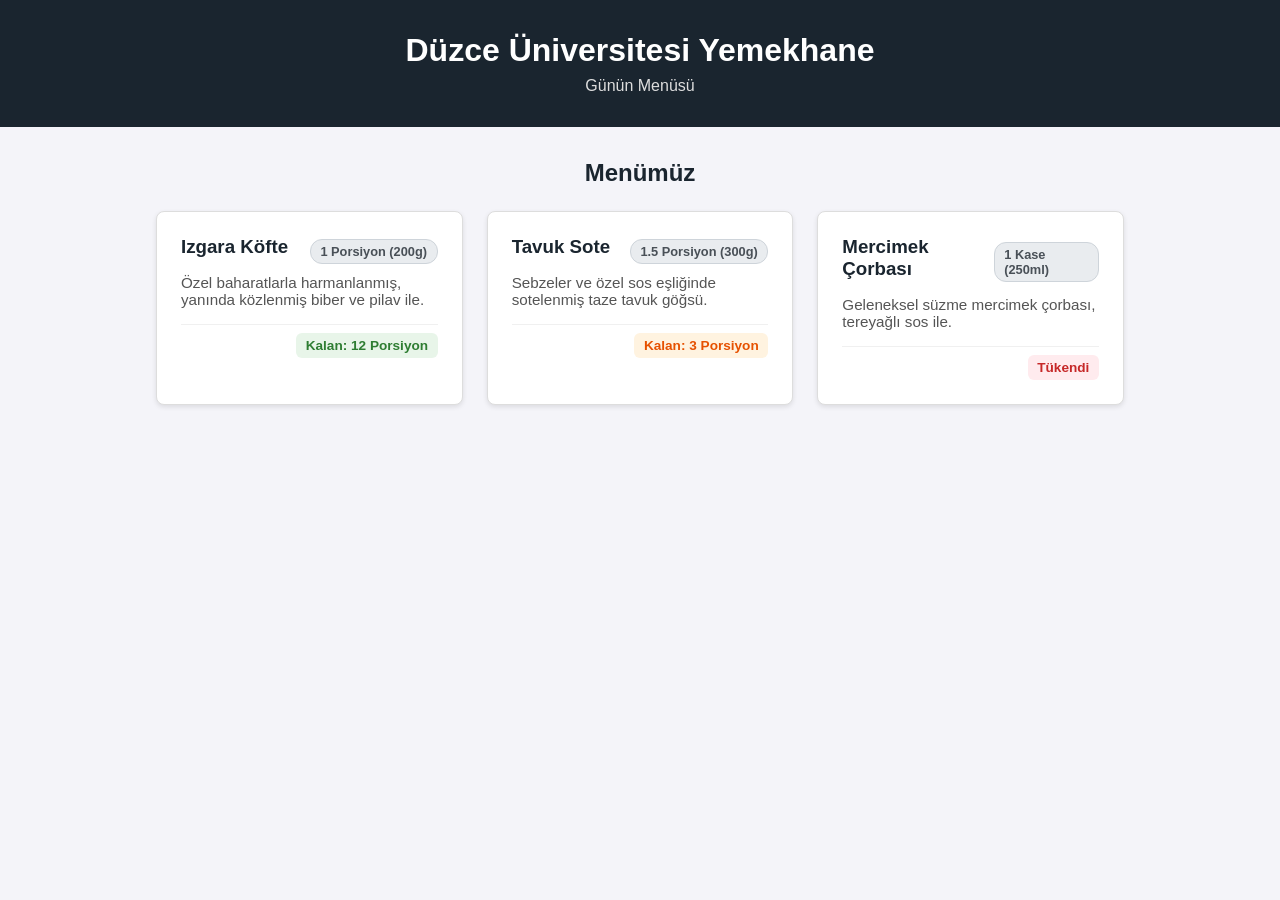
==== menu.html @ 636e2395 "feat: menu ekrani html, css, porsiyon ve stok takibi eklendi" ====
<!DOCTYPE html>
<html lang="tr">
<head>
    <meta charset="UTF-8">
    <meta name="viewport" content="width=device-width, initial-scale=1.0">
    <title>Restoran Menüsü</title>
    <link rel="stylesheet" href="style.css">
</head>
<body>

    <header class="header">
        <h1>Düzce Üniversitesi Yemekhane</h1>
        <p>Günün Menüsü</p>
    </header>

    <main class="container">
        <h2 class="section-title">Menümüz</h2>
        
        <div class="menu-grid">
            <!-- Kart 1 -->
            <div class="card">
                <div class="card-body">
                    <div class="card-header-info">
                        <h3>Izgara Köfte</h3>
                        <span class="portion">1 Porsiyon (200g)</span>
                    </div>
                    <p class="description">Özel baharatlarla harmanlanmış, yanında közlenmiş biber ve pilav ile.</p>
                    <div class="card-footer-info">
                        <span class="price"></span>
                        <span class="stock">Kalan: 12 Porsiyon</span>
                    </div>
                </div>
            </div>

            <!-- Kart 2 -->
            <div class="card">
                <div class="card-body">
                    <div class="card-header-info">
                        <h3>Tavuk Sote</h3>
                        <span class="portion">1.5 Porsiyon (300g)</span>
                    </div>
                    <p class="description">Sebzeler ve özel sos eşliğinde sotelenmiş taze tavuk göğsü.</p>
                    <div class="card-footer-info">
                        <span class="price"></span>
                        <span class="stock low-stock">Kalan: 3 Porsiyon</span>
                    </div>
                </div>
            </div>

            <!-- Kart 3 -->
            <div class="card">
                <div class="card-body">
                    <div class="card-header-info">
                        <h3>Mercimek Çorbası</h3>
                        <span class="portion">1 Kase (250ml)</span>
                    </div>
                    <p class="description">Geleneksel süzme mercimek çorbası, tereyağlı sos ile.</p>
                    <div class="card-footer-info">
                        <span class="price"></span>
                        <span class="stock out-of-stock">Tükendi</span>
                    </div>
                </div>
            </div>
        </div>
    </main>

</body>
</html>
---- style.css ----
* {
    margin: 0;
    padding: 0;
    box-sizing: border-box;
    font-family: Arial, sans-serif;
}

body {
    background-color: #f4f4f9;
    color: #222222;
}

.header {
    background-color: #1a252f;
    color: #ffffff;
    text-align: center;
    padding: 2rem;
}

.header h1 {
    color: #ffffff;
    font-size: 2rem;
    margin-bottom: 0.5rem;
}

.header p {
    color: #ddd;
}

.container {
    max-width: 1000px;
    margin: 2rem auto;
    padding: 0 1rem;
}

.section-title {
    text-align: center;
    margin-bottom: 1.5rem;
    color: #1a252f;
}

.menu-grid {
    display: grid;
    grid-template-columns: repeat(auto-fit, minmax(250px, 1fr));
    gap: 1.5rem;
}

.card {
    background-color: #ffffff;
    border: 1px solid #ddd;
    border-radius: 8px;
    padding: 1.5rem;
    box-shadow: 0 2px 5px rgba(0,0,0,0.1);
}

.card h3 {
    color: #1a252f;
    margin-bottom: 0.5rem;
}

.description {
    color: #555555;
    font-size: 0.95rem;
    margin-bottom: 1rem;
}

.price {
    font-weight: bold;
    color: #d9534f;
    font-size: 1.2rem;
}
/* Porsiyon Bilgisi ve Başlık Düzeni */
.card-header-info {
    display: flex;
    justify-content: space-between;
    align-items: center;
    margin-bottom: 0.5rem;
}

.portion {
    background-color: #e9ecef;
    color: #495057;
    font-size: 0.8rem;
    font-weight: 600;
    padding: 0.25rem 0.6rem;
    border-radius: 12px;
    border: 1px solid #ced4da;
}
/* Porsiyon Bilgisi ve Başlık Düzeni */
.card-header-info {
    display: flex;
    justify-content: space-between;
    align-items: center;
    margin-bottom: 0.5rem;
}

.portion {
    background-color: #e9ecef;
    color: #495057;
    font-size: 0.8rem;
    font-weight: 600;
    padding: 0.25rem 0.6rem;
    border-radius: 12px;
    border: 1px solid #ced4da;
}
/* Alt Bilgi Düzeni (Fiyat ve Kalan Porsiyon) */
.card-footer-info {
    display: flex;
    justify-content: space-between;
    align-items: center;
    margin-top: 1rem;
    padding-top: 0.5rem;
    border-top: 1px solid #f0f0f0;
}

/* Kalan Porsiyon Genel Rozeti (Yeşil / Normal) */
.stock {
    font-size: 0.85rem;
    font-weight: bold;
    color: #2e7d32;
    background-color: #e8f5e9;
    padding: 0.3rem 0.6rem;
    border-radius: 6px;
}

/* Stok Azaldığında (Turuncu / Uyarı) */
.stock.low-stock {
    color: #e65100;
    background-color: #fff3e0;
}

/* Stok Bittiğinde (Kırmızı / Tükendi) */
.stock.out-of-stock {
    color: #c62828;
    background-color: #ffebee;
}
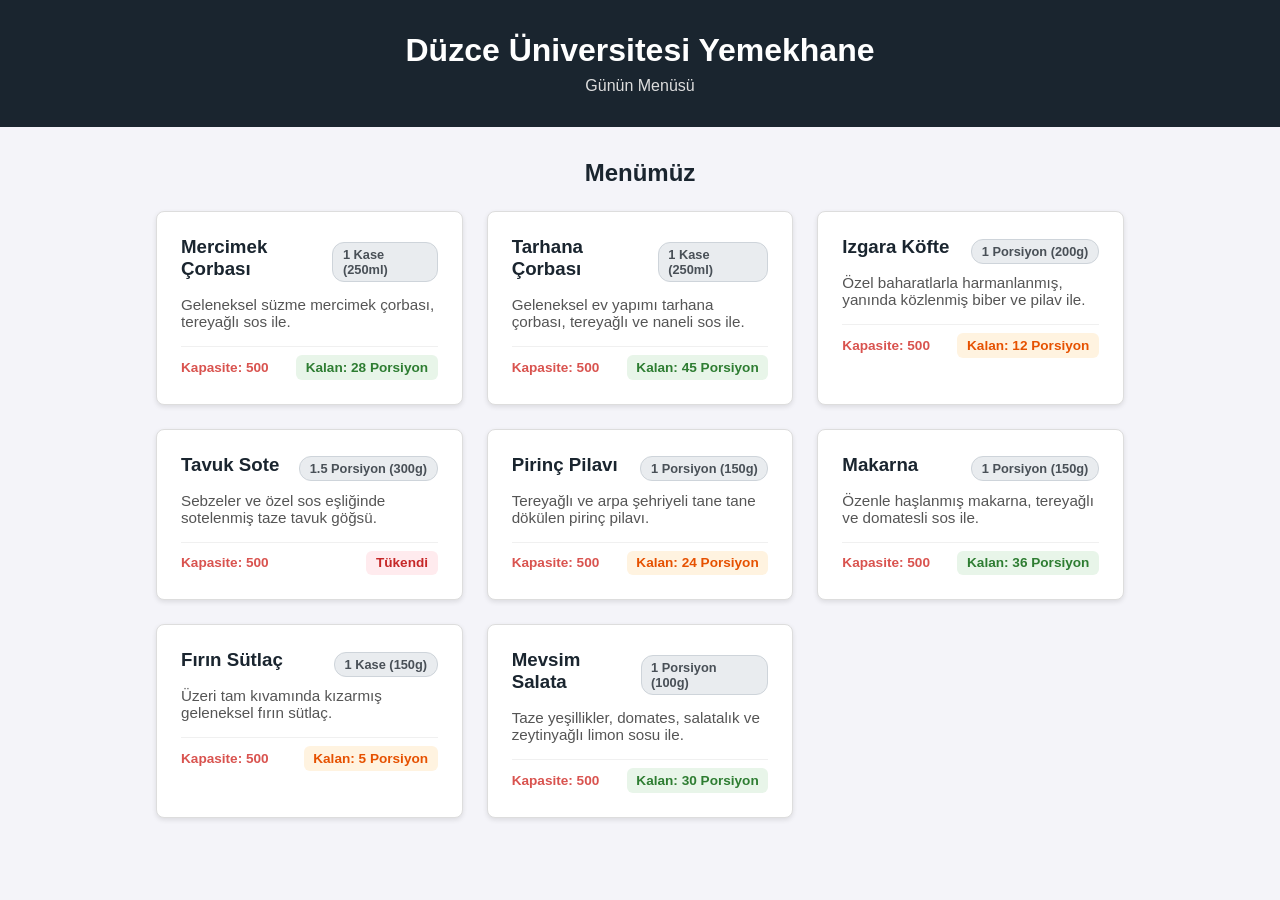
==== commit 2a09dd9d: "US-02 ve US-03 entegrasyonu: JS dosyası HTML'e bağlandı ve stok kontrol algoritması eklendi" ====
--- a/menu.html
+++ b/menu.html
@@ -17,7 +17,34 @@
         <h2 class="section-title">Menümüz</h2>
         
         <div class="menu-grid">
-            <!-- Kart 1 -->
+            <div class="card">
+                <div class="card-body">
+                    <div class="card-header-info">
+                        <h3>Mercimek Çorbası</h3>
+                        <span class="portion">1 Kase (250ml)</span>
+                    </div>
+                    <p class="description">Geleneksel süzme mercimek çorbası, tereyağlı sos ile.</p>
+                    <div class="card-footer-info">
+                        <span class="price"></span>
+                        <span class="stock">Kalan: 12 Porsiyon</span>
+                    </div>
+                </div>
+            </div>
+
+            <div class="card">
+                <div class="card-body">
+                    <div class="card-header-info">
+                        <h3>Tarhana Çorbası</h3>
+                        <span class="portion">1 Kase (250ml)</span>
+                    </div>
+                    <p class="description">Geleneksel ev yapımı tarhana çorbası, tereyağlı ve naneli sos ile.</p>
+                    <div class="card-footer-info">
+                        <span class="price"></span>
+                        <span class="stock">Kalan: 12 Porsiyon</span>
+                    </div>
+                </div>
+            </div>
+
             <div class="card">
                 <div class="card-body">
                     <div class="card-header-info">
@@ -32,7 +59,6 @@
                 </div>
             </div>
 
-            <!-- Kart 2 -->
             <div class="card">
                 <div class="card-body">
                     <div class="card-header-info">
@@ -42,27 +68,68 @@
                     <p class="description">Sebzeler ve özel sos eşliğinde sotelenmiş taze tavuk göğsü.</p>
                     <div class="card-footer-info">
                         <span class="price"></span>
-                        <span class="stock low-stock">Kalan: 3 Porsiyon</span>
+                        <span class="stock">Kalan: 12 Porsiyon</span>
                     </div>
                 </div>
             </div>
 
-            <!-- Kart 3 -->
             <div class="card">
                 <div class="card-body">
                     <div class="card-header-info">
-                        <h3>Mercimek Çorbası</h3>
-                        <span class="portion">1 Kase (250ml)</span>
+                        <h3>Pirinç Pilavı</h3>
+                        <span class="portion">1 Porsiyon (150g)</span>
                     </div>
-                    <p class="description">Geleneksel süzme mercimek çorbası, tereyağlı sos ile.</p>
+                    <p class="description">Tereyağlı ve arpa şehriyeli tane tane dökülen pirinç pilavı.</p>
                     <div class="card-footer-info">
                         <span class="price"></span>
-                        <span class="stock out-of-stock">Tükendi</span>
+                        <span class="stock">Kalan: 12 Porsiyon</span>
+                    </div>
+                </div>
+            </div>
+
+                        <div class="card">
+                <div class="card-body">
+                    <div class="card-header-info">
+                        <h3>Makarna</h3>
+                        <span class="portion">1 Porsiyon (150g)</span>
+                    </div>
+                    <p class="description">Özenle haşlanmış makarna, tereyağlı ve domatesli sos ile.</p>
+                    <div class="card-footer-info">
+                        <span class="price"></span>
+                        <span class="stock">Kalan: 12 Porsiyon</span>
+                    </div>
+                </div>
+            </div>
+   
+            <div class="card">
+                <div class="card-body">
+                    <div class="card-header-info">
+                        <h3>Fırın Sütlaç</h3>
+                        <span class="portion">1 Kase (150g)</span>
+                    </div>
+                    <p class="description">Üzeri tam kıvamında kızarmış geleneksel fırın sütlaç.</p>
+                    <div class="card-footer-info">
+                        <span class="price"></span>
+                        <span class="stock">Kalan: 3 Porsiyon</span>
+                    </div>
+                </div>
+            </div>
+
+            <div class="card">
+                <div class="card-body">
+                    <div class="card-header-info">
+                        <h3>Mevsim Salata</h3>
+                        <span class="portion">1 Porsiyon (100g)</span>
+                    </div>
+                    <p class="description">Taze yeşillikler, domates, salatalık ve zeytinyağlı limon sosu ile.</p>
+                    <div class="card-footer-info">
+                        <span class="price"></span>
+                        <span class="stock">Kalan: 5 Porsiyon</span>
                     </div>
                 </div>
             </div>
         </div>
     </main>
-
+<script src="scripts.js"></script>
 </body>
 </html>
--- a/style.css
+++ b/style.css
@@ -67,7 +67,7 @@
 .price {
     font-weight: bold;
     color: #d9534f;
-    font-size: 1.2rem;
+    font-size: 0.85rem;
 }
 /* Porsiyon Bilgisi ve Başlık Düzeni */
 .card-header-info {
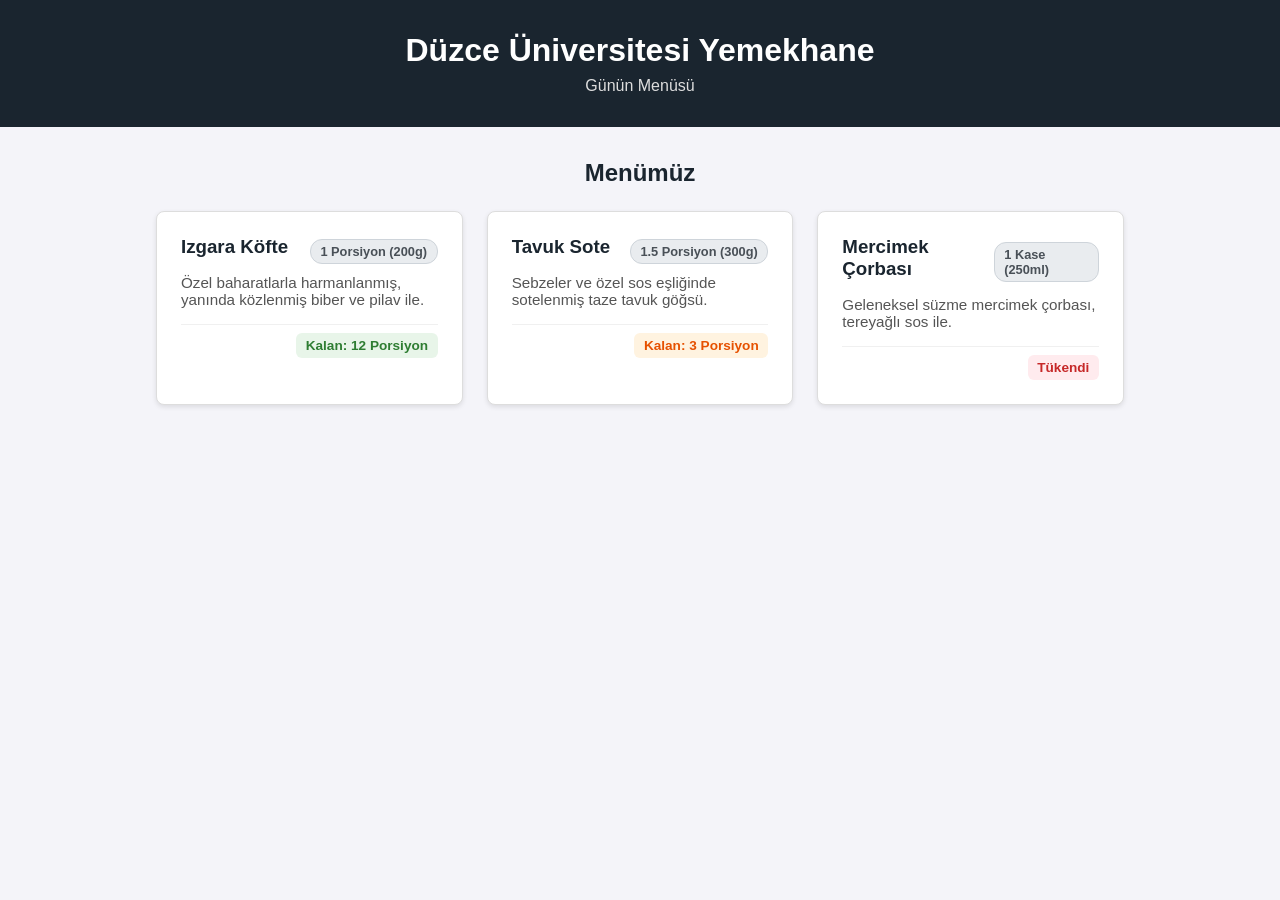
==== commit d77f1acf: "Merge branch 'feature/US-03-menu-ekrani' of https://github.com/gece-kuslari-grup5/kampus-yemek-sipar" ====
--- a/menu.html
+++ b/menu.html
@@ -17,34 +17,7 @@
         <h2 class="section-title">Menümüz</h2>
         
         <div class="menu-grid">
-            <div class="card">
-                <div class="card-body">
-                    <div class="card-header-info">
-                        <h3>Mercimek Çorbası</h3>
-                        <span class="portion">1 Kase (250ml)</span>
-                    </div>
-                    <p class="description">Geleneksel süzme mercimek çorbası, tereyağlı sos ile.</p>
-                    <div class="card-footer-info">
-                        <span class="price"></span>
-                        <span class="stock">Kalan: 12 Porsiyon</span>
-                    </div>
-                </div>
-            </div>
-
-            <div class="card">
-                <div class="card-body">
-                    <div class="card-header-info">
-                        <h3>Tarhana Çorbası</h3>
-                        <span class="portion">1 Kase (250ml)</span>
-                    </div>
-                    <p class="description">Geleneksel ev yapımı tarhana çorbası, tereyağlı ve naneli sos ile.</p>
-                    <div class="card-footer-info">
-                        <span class="price"></span>
-                        <span class="stock">Kalan: 12 Porsiyon</span>
-                    </div>
-                </div>
-            </div>
-
+            <!-- Kart 1 -->
             <div class="card">
                 <div class="card-body">
                     <div class="card-header-info">
@@ -59,6 +32,7 @@
                 </div>
             </div>
 
+            <!-- Kart 2 -->
             <div class="card">
                 <div class="card-body">
                     <div class="card-header-info">
@@ -68,68 +42,27 @@
                     <p class="description">Sebzeler ve özel sos eşliğinde sotelenmiş taze tavuk göğsü.</p>
                     <div class="card-footer-info">
                         <span class="price"></span>
-                        <span class="stock">Kalan: 12 Porsiyon</span>
+                        <span class="stock low-stock">Kalan: 3 Porsiyon</span>
                     </div>
                 </div>
             </div>
 
+            <!-- Kart 3 -->
             <div class="card">
                 <div class="card-body">
                     <div class="card-header-info">
-                        <h3>Pirinç Pilavı</h3>
-                        <span class="portion">1 Porsiyon (150g)</span>
+                        <h3>Mercimek Çorbası</h3>
+                        <span class="portion">1 Kase (250ml)</span>
                     </div>
-                    <p class="description">Tereyağlı ve arpa şehriyeli tane tane dökülen pirinç pilavı.</p>
+                    <p class="description">Geleneksel süzme mercimek çorbası, tereyağlı sos ile.</p>
                     <div class="card-footer-info">
                         <span class="price"></span>
-                        <span class="stock">Kalan: 12 Porsiyon</span>
-                    </div>
-                </div>
-            </div>
-
-                        <div class="card">
-                <div class="card-body">
-                    <div class="card-header-info">
-                        <h3>Makarna</h3>
-                        <span class="portion">1 Porsiyon (150g)</span>
-                    </div>
-                    <p class="description">Özenle haşlanmış makarna, tereyağlı ve domatesli sos ile.</p>
-                    <div class="card-footer-info">
-                        <span class="price"></span>
-                        <span class="stock">Kalan: 12 Porsiyon</span>
-                    </div>
-                </div>
-            </div>
-   
-            <div class="card">
-                <div class="card-body">
-                    <div class="card-header-info">
-                        <h3>Fırın Sütlaç</h3>
-                        <span class="portion">1 Kase (150g)</span>
-                    </div>
-                    <p class="description">Üzeri tam kıvamında kızarmış geleneksel fırın sütlaç.</p>
-                    <div class="card-footer-info">
-                        <span class="price"></span>
-                        <span class="stock">Kalan: 3 Porsiyon</span>
-                    </div>
-                </div>
-            </div>
-
-            <div class="card">
-                <div class="card-body">
-                    <div class="card-header-info">
-                        <h3>Mevsim Salata</h3>
-                        <span class="portion">1 Porsiyon (100g)</span>
-                    </div>
-                    <p class="description">Taze yeşillikler, domates, salatalık ve zeytinyağlı limon sosu ile.</p>
-                    <div class="card-footer-info">
-                        <span class="price"></span>
-                        <span class="stock">Kalan: 5 Porsiyon</span>
+                        <span class="stock out-of-stock">Tükendi</span>
                     </div>
                 </div>
             </div>
         </div>
     </main>
-<script src="scripts.js"></script>
+
 </body>
 </html>
--- a/style.css
+++ b/style.css
@@ -67,7 +67,7 @@
 .price {
     font-weight: bold;
     color: #d9534f;
-    font-size: 0.85rem;
+    font-size: 1.2rem;
 }
 /* Porsiyon Bilgisi ve Başlık Düzeni */
 .card-header-info {
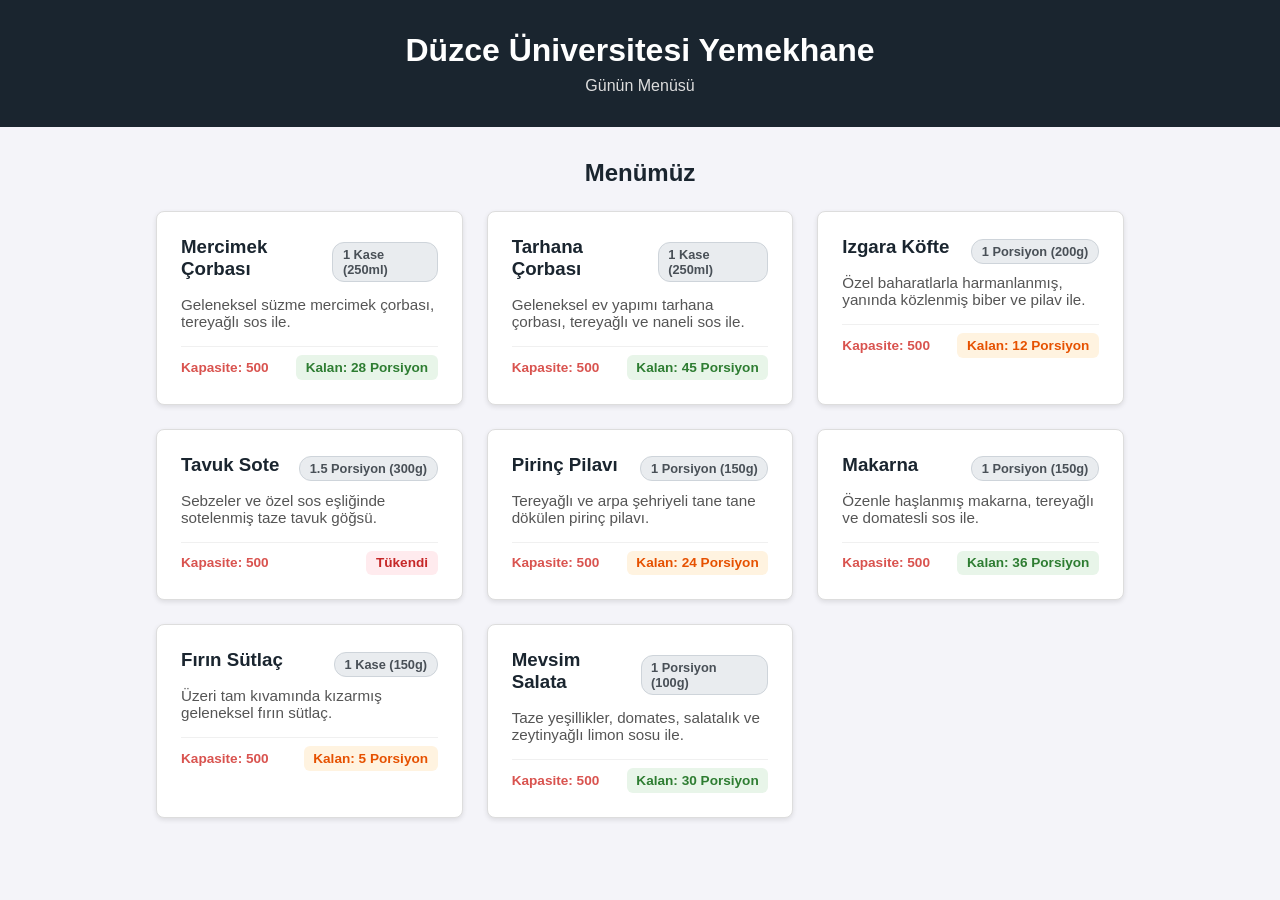
==== commit bcd2b6b7: "Merge pull request #7 from gece-kuslari-grup5/feature/ui Sprint 2 - Kullanıcı arayüzü güncellemeleri" ====
--- a/menu.html
+++ b/menu.html
@@ -17,7 +17,34 @@
         <h2 class="section-title">Menümüz</h2>
         
         <div class="menu-grid">
-            <!-- Kart 1 -->
+            <div class="card">
+                <div class="card-body">
+                    <div class="card-header-info">
+                        <h3>Mercimek Çorbası</h3>
+                        <span class="portion">1 Kase (250ml)</span>
+                    </div>
+                    <p class="description">Geleneksel süzme mercimek çorbası, tereyağlı sos ile.</p>
+                    <div class="card-footer-info">
+                        <span class="price"></span>
+                        <span class="stock">Kalan: 12 Porsiyon</span>
+                    </div>
+                </div>
+            </div>
+
+            <div class="card">
+                <div class="card-body">
+                    <div class="card-header-info">
+                        <h3>Tarhana Çorbası</h3>
+                        <span class="portion">1 Kase (250ml)</span>
+                    </div>
+                    <p class="description">Geleneksel ev yapımı tarhana çorbası, tereyağlı ve naneli sos ile.</p>
+                    <div class="card-footer-info">
+                        <span class="price"></span>
+                        <span class="stock">Kalan: 12 Porsiyon</span>
+                    </div>
+                </div>
+            </div>
+
             <div class="card">
                 <div class="card-body">
                     <div class="card-header-info">
@@ -32,7 +59,6 @@
                 </div>
             </div>
 
-            <!-- Kart 2 -->
             <div class="card">
                 <div class="card-body">
                     <div class="card-header-info">
@@ -42,27 +68,68 @@
                     <p class="description">Sebzeler ve özel sos eşliğinde sotelenmiş taze tavuk göğsü.</p>
                     <div class="card-footer-info">
                         <span class="price"></span>
-                        <span class="stock low-stock">Kalan: 3 Porsiyon</span>
+                        <span class="stock">Kalan: 12 Porsiyon</span>
                     </div>
                 </div>
             </div>
 
-            <!-- Kart 3 -->
             <div class="card">
                 <div class="card-body">
                     <div class="card-header-info">
-                        <h3>Mercimek Çorbası</h3>
-                        <span class="portion">1 Kase (250ml)</span>
+                        <h3>Pirinç Pilavı</h3>
+                        <span class="portion">1 Porsiyon (150g)</span>
                     </div>
-                    <p class="description">Geleneksel süzme mercimek çorbası, tereyağlı sos ile.</p>
+                    <p class="description">Tereyağlı ve arpa şehriyeli tane tane dökülen pirinç pilavı.</p>
                     <div class="card-footer-info">
                         <span class="price"></span>
-                        <span class="stock out-of-stock">Tükendi</span>
+                        <span class="stock">Kalan: 12 Porsiyon</span>
+                    </div>
+                </div>
+            </div>
+
+                        <div class="card">
+                <div class="card-body">
+                    <div class="card-header-info">
+                        <h3>Makarna</h3>
+                        <span class="portion">1 Porsiyon (150g)</span>
+                    </div>
+                    <p class="description">Özenle haşlanmış makarna, tereyağlı ve domatesli sos ile.</p>
+                    <div class="card-footer-info">
+                        <span class="price"></span>
+                        <span class="stock">Kalan: 12 Porsiyon</span>
+                    </div>
+                </div>
+            </div>
+   
+            <div class="card">
+                <div class="card-body">
+                    <div class="card-header-info">
+                        <h3>Fırın Sütlaç</h3>
+                        <span class="portion">1 Kase (150g)</span>
+                    </div>
+                    <p class="description">Üzeri tam kıvamında kızarmış geleneksel fırın sütlaç.</p>
+                    <div class="card-footer-info">
+                        <span class="price"></span>
+                        <span class="stock">Kalan: 3 Porsiyon</span>
+                    </div>
+                </div>
+            </div>
+
+            <div class="card">
+                <div class="card-body">
+                    <div class="card-header-info">
+                        <h3>Mevsim Salata</h3>
+                        <span class="portion">1 Porsiyon (100g)</span>
+                    </div>
+                    <p class="description">Taze yeşillikler, domates, salatalık ve zeytinyağlı limon sosu ile.</p>
+                    <div class="card-footer-info">
+                        <span class="price"></span>
+                        <span class="stock">Kalan: 5 Porsiyon</span>
                     </div>
                 </div>
             </div>
         </div>
     </main>
-
+<script src="scripts.js"></script>
 </body>
 </html>
--- a/style.css
+++ b/style.css
@@ -67,7 +67,7 @@
 .price {
     font-weight: bold;
     color: #d9534f;
-    font-size: 1.2rem;
+    font-size: 0.85rem;
 }
 /* Porsiyon Bilgisi ve Başlık Düzeni */
 .card-header-info {
